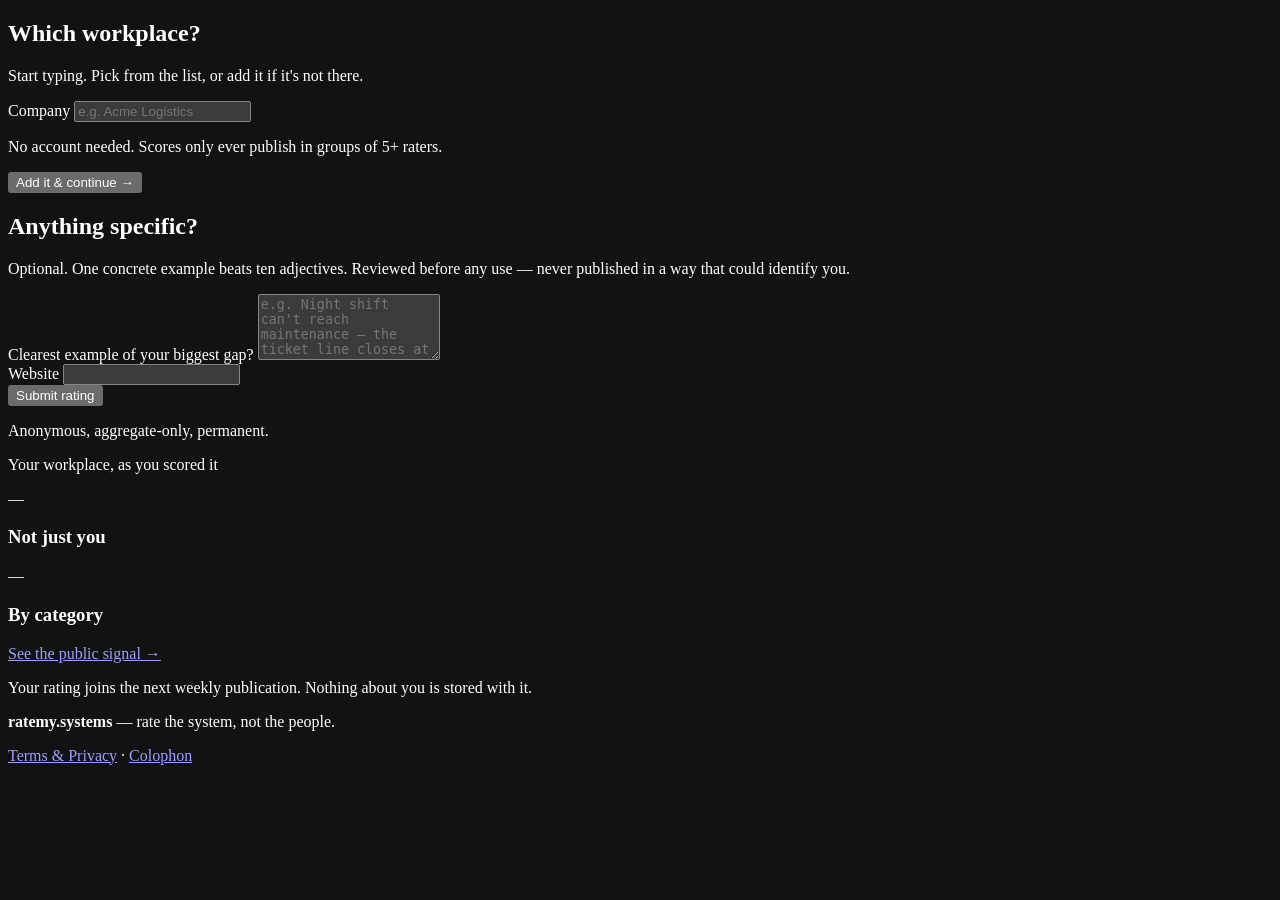
==== public/rate.html @ 8cc077db "Add files via upload" ====
<!DOCTYPE html>
<!-- composite intelligence: human direction × claude architecture · the charter is the signature -->
<html lang="en">
<head>
  <meta charset="UTF-8" />
  <meta name="viewport" content="width=device-width, initial-scale=1, viewport-fit=cover" />
  <meta name="color-scheme" content="dark" />
  <meta name="theme-color" content="#0a0a0a" />
  <meta name="description" content="Rate your workplace systems in ten quick taps. Anonymous, aggregate-only." />
  <title>Rate It — Rate My Systems</title>
  <link rel="stylesheet" href="/css/style.css" />
</head>
<body>
  <main class="wrap">

    <!-- STEP 1: company -->
    <section id="screen-company" class="stack">
      <h1>Which workplace?</h1>
      <p class="muted">Start typing. Pick from the list, or add it if it's not there.</p>
      <div class="field">
        <label for="company-search">Company</label>
        <input type="search" id="company-search" autocomplete="off" placeholder="e.g. Acme Logistics" aria-describedby="company-help" />
        <p id="company-help" class="small">No account needed. Scores only ever publish in groups of 5+ raters.</p>
      </div>
      <ul id="company-results" class="results" aria-live="polite"></ul>
      <button id="company-add" class="btn secondary hidden">Add it &amp; continue →</button>
    </section>

    <!-- STEP 2: issued items -->
    <section id="screen-flow" class="stack hidden">
      <div class="progress" id="progress" aria-hidden="true"></div>
      <div id="flow" class="flow"></div>
    </section>

    <!-- STEP 3: optional comment -->
    <section id="screen-comment" class="stack hidden">
      <h1>Anything specific?</h1>
      <p class="muted">Optional. One concrete example beats ten adjectives. Reviewed before any use — never published in a way that could identify you.</p>
      <div class="field">
        <label for="comment-text">Clearest example of your biggest gap?</label>
        <textarea id="comment-text" rows="4" maxlength="1000" placeholder="e.g. Night shift can't reach maintenance — the ticket line closes at 6pm."></textarea>
      </div>
      <div class="visually-hidden" aria-hidden="true">
        <label for="website">Website</label>
        <input type="text" id="website" tabindex="-1" autocomplete="off" />
      </div>
      <button id="submit-rating" class="btn">Submit rating</button>
      <p class="small muted center">Anonymous, aggregate-only, permanent.</p>
    </section>

    <!-- STEP 4: instant comparison (A3) -->
    <section id="screen-result" class="stack hidden">
      <div class="center stack">
        <p class="score-sub">Your workplace, as you scored it</p>
        <div class="score-big" id="result-score">—</div>
        <p class="score-sub" id="result-expected"></p>
      </div>

      <div class="card">
        <div id="result-strength"></div>
        <div id="result-gap"></div>
      </div>

      <div class="card">
        <h3>Not just you</h3>
        <p id="result-consensus" class="muted">—</p>
      </div>

      <div class="card">
        <h3>By category</h3>
        <div id="result-categories"></div>
      </div>

      <a class="btn" href="/signal">See the public signal →</a>
      <p class="small muted center">Your rating joins the next weekly publication. Nothing about you is stored with it.</p>
    </section>

    <footer class="foot center">
      <p><strong>ratemy.systems</strong> — rate the system, not the people.</p>
      <p><a href="/terms">Terms &amp; Privacy</a> · <a href="/colophon">Colophon</a></p>
    </footer>
  </main>

  <div id="toast-root" aria-live="assertive"></div>
  <script src="/js/app.js"></script>
</body>
</html>
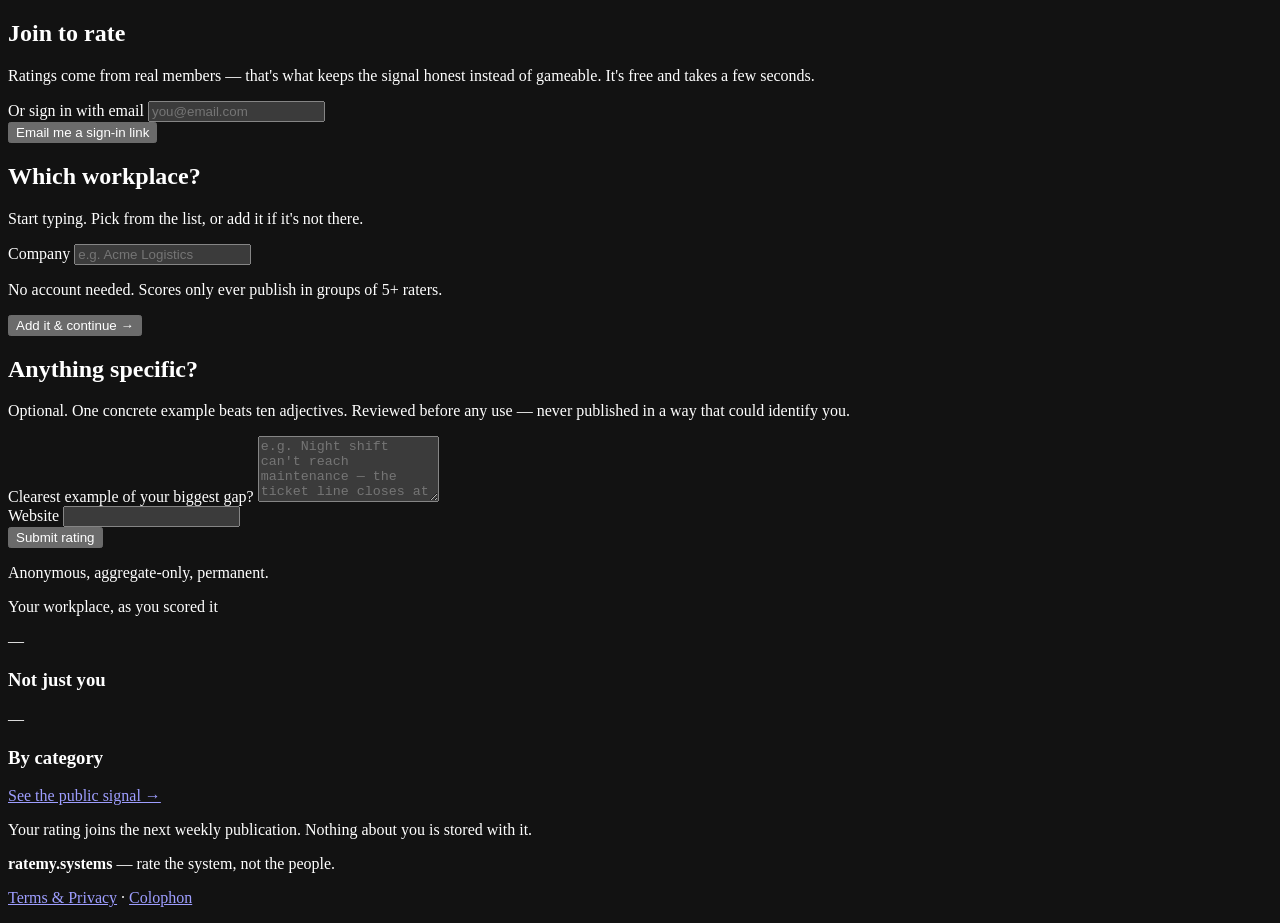
==== commit b9c1da8f: "Add files via upload" ====
--- a/public/rate.html
+++ b/public/rate.html
@@ -13,8 +13,26 @@
 <body>
   <main class="wrap">
 
+    <!-- signed-in indicator -->
+    <div id="whoami" class="small muted hidden" style="text-align:right;margin-bottom:8px;"></div>
+
+    <!-- STEP 0: sign in (shown when membership is required) -->
+    <section id="screen-login" class="stack hidden">
+      <h1>Join to rate</h1>
+      <p class="muted">Ratings come from real members — that's what keeps the signal honest instead of gameable. It's free and takes a few seconds.</p>
+      <div id="social-buttons" class="stack"></div>
+      <div id="email-login" class="stack hidden">
+        <div class="field">
+          <label for="login-email">Or sign in with email</label>
+          <input type="email" id="login-email" placeholder="you@email.com" autocomplete="email" />
+        </div>
+        <button id="login-email-btn" class="btn secondary">Email me a sign-in link</button>
+      </div>
+      <p id="login-msg" class="small muted center"></p>
+    </section>
+
     <!-- STEP 1: company -->
-    <section id="screen-company" class="stack">
+    <section id="screen-company" class="stack hidden">
       <h1>Which workplace?</h1>
       <p class="muted">Start typing. Pick from the list, or add it if it's not there.</p>
       <div class="field">
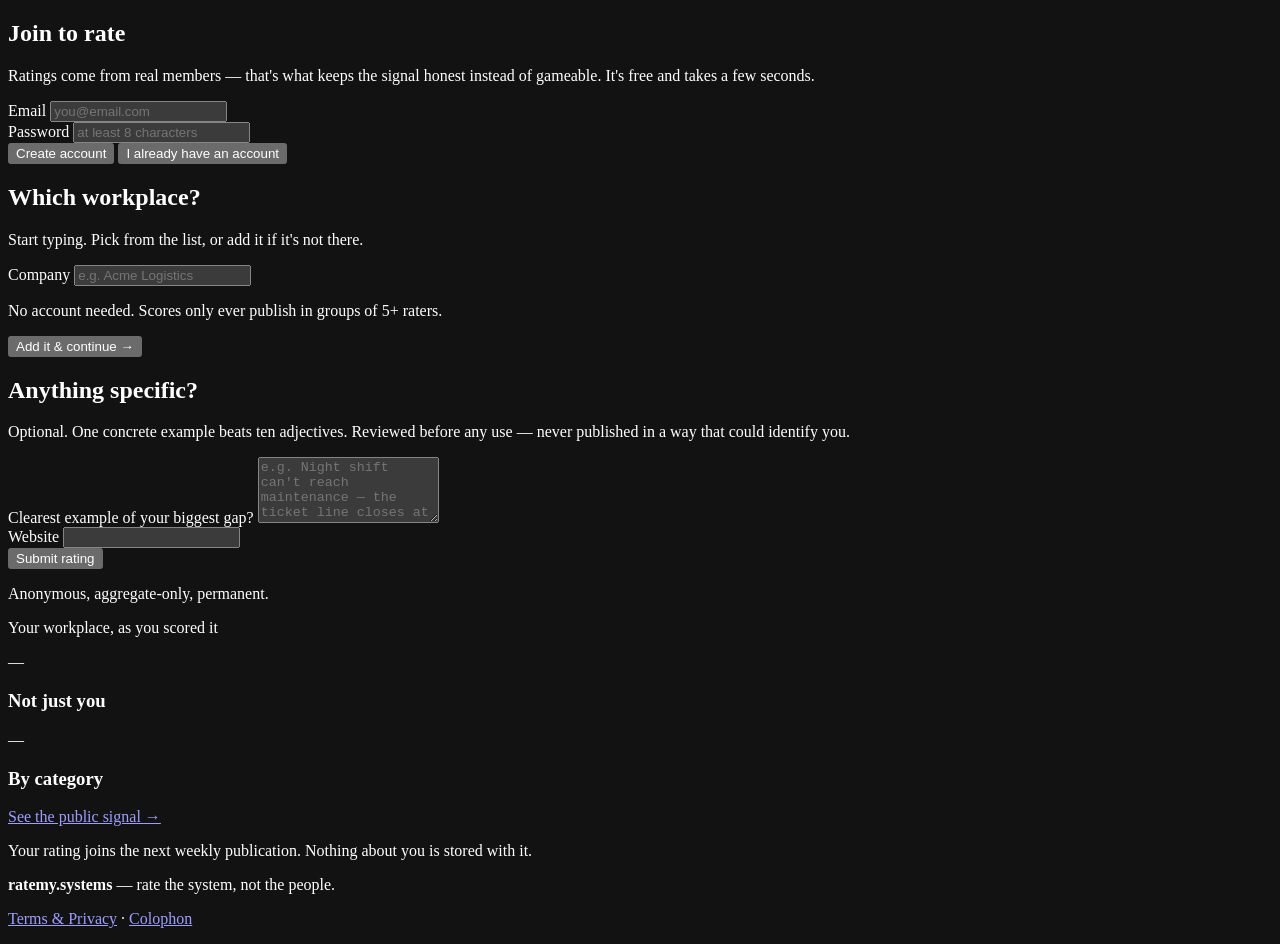
==== commit 81ddb099: "Add files via upload" ====
--- a/public/rate.html
+++ b/public/rate.html
@@ -21,12 +21,17 @@
       <h1>Join to rate</h1>
       <p class="muted">Ratings come from real members — that's what keeps the signal honest instead of gameable. It's free and takes a few seconds.</p>
       <div id="social-buttons" class="stack"></div>
-      <div id="email-login" class="stack hidden">
+      <div id="email-pw" class="stack">
         <div class="field">
-          <label for="login-email">Or sign in with email</label>
+          <label for="login-email">Email</label>
           <input type="email" id="login-email" placeholder="you@email.com" autocomplete="email" />
         </div>
-        <button id="login-email-btn" class="btn secondary">Email me a sign-in link</button>
+        <div class="field">
+          <label for="login-pw">Password</label>
+          <input type="password" id="login-pw" placeholder="at least 8 characters" autocomplete="current-password" />
+        </div>
+        <button id="btn-register" class="btn">Create account</button>
+        <button id="btn-login" class="btn secondary">I already have an account</button>
       </div>
       <p id="login-msg" class="small muted center"></p>
     </section>
